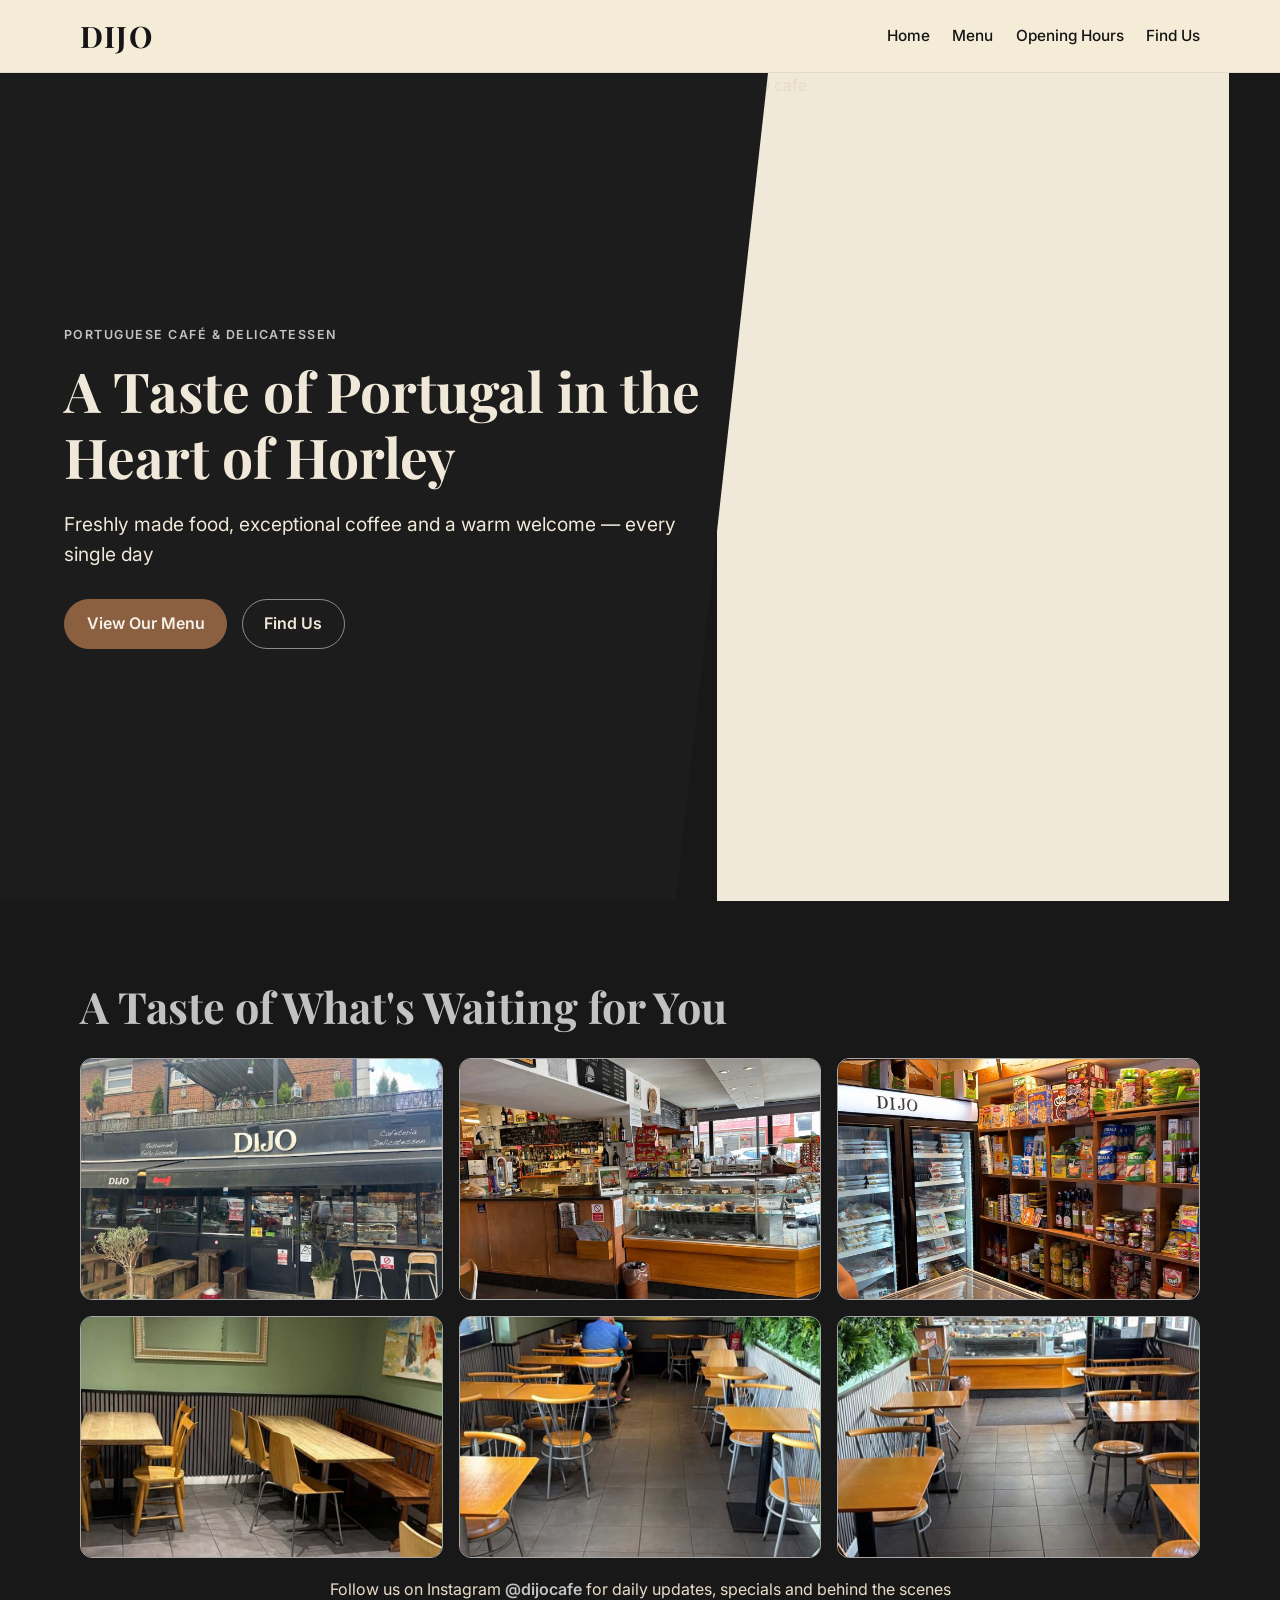
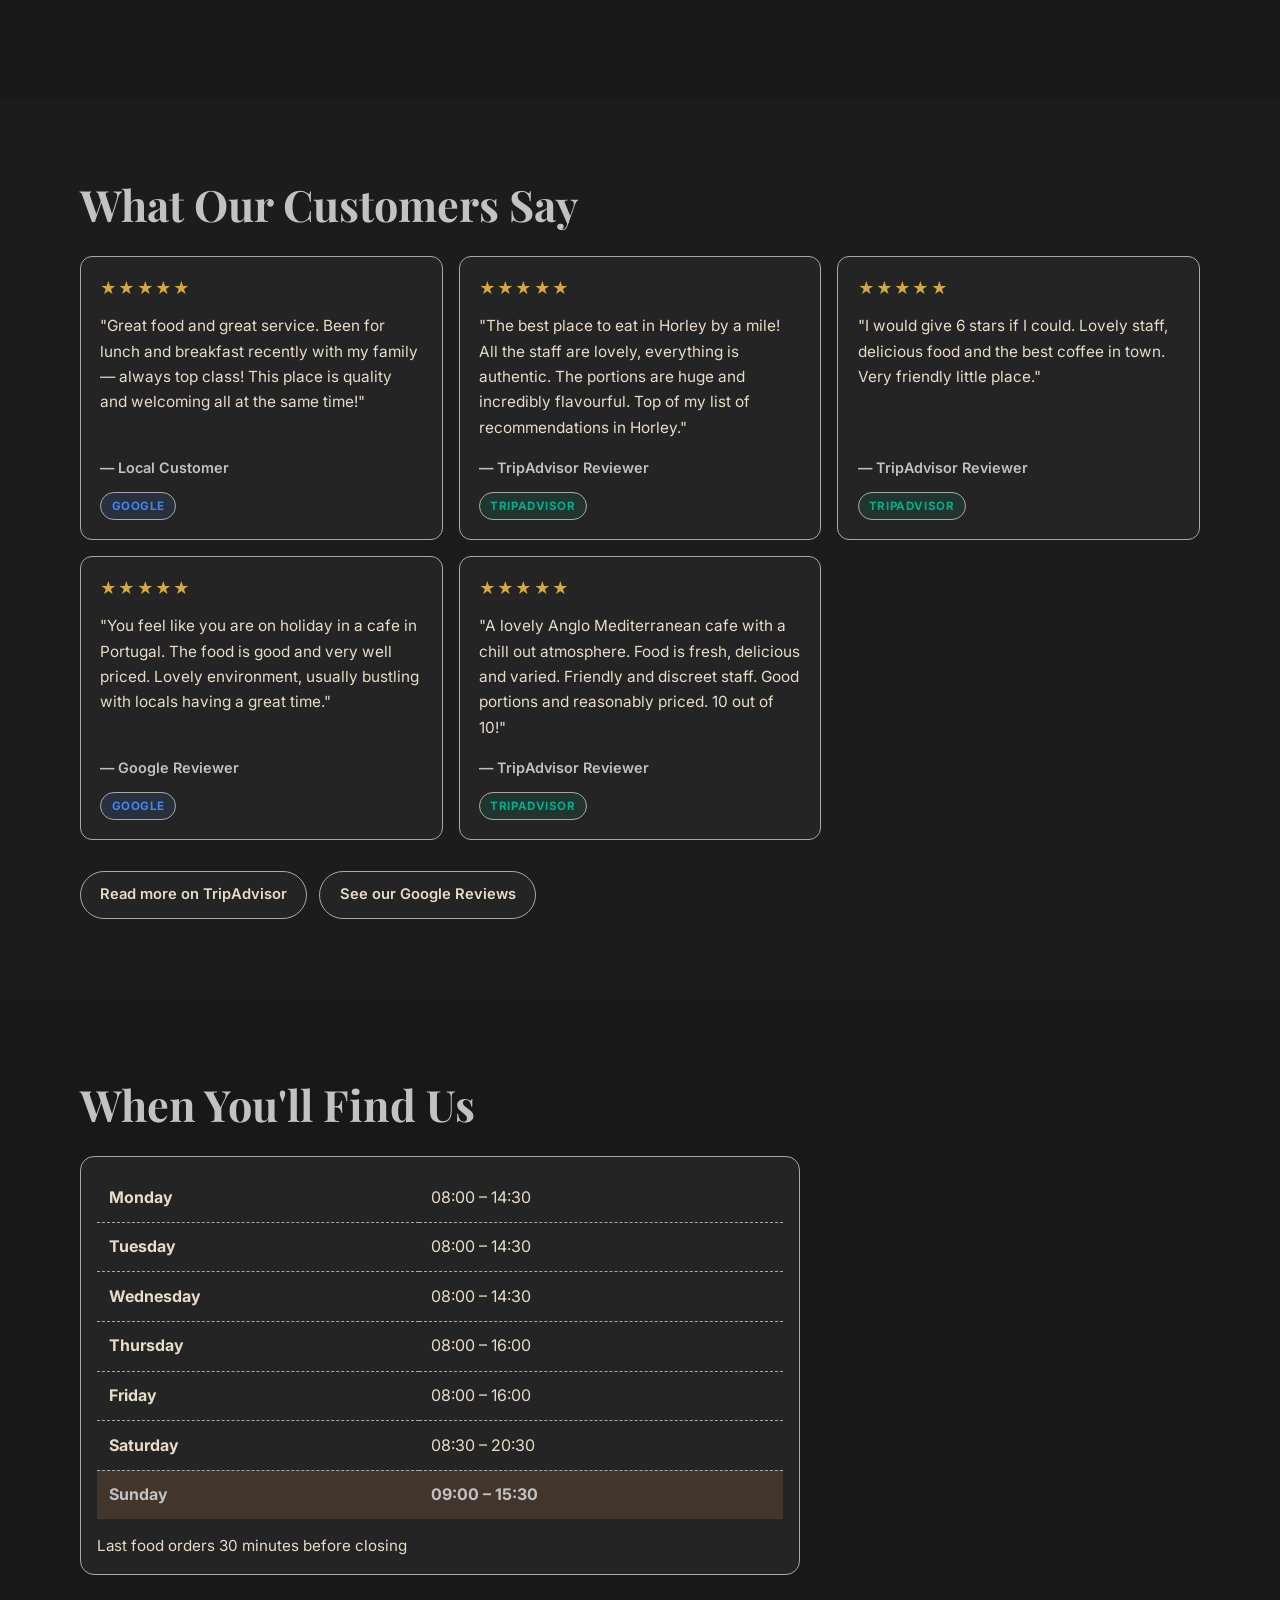
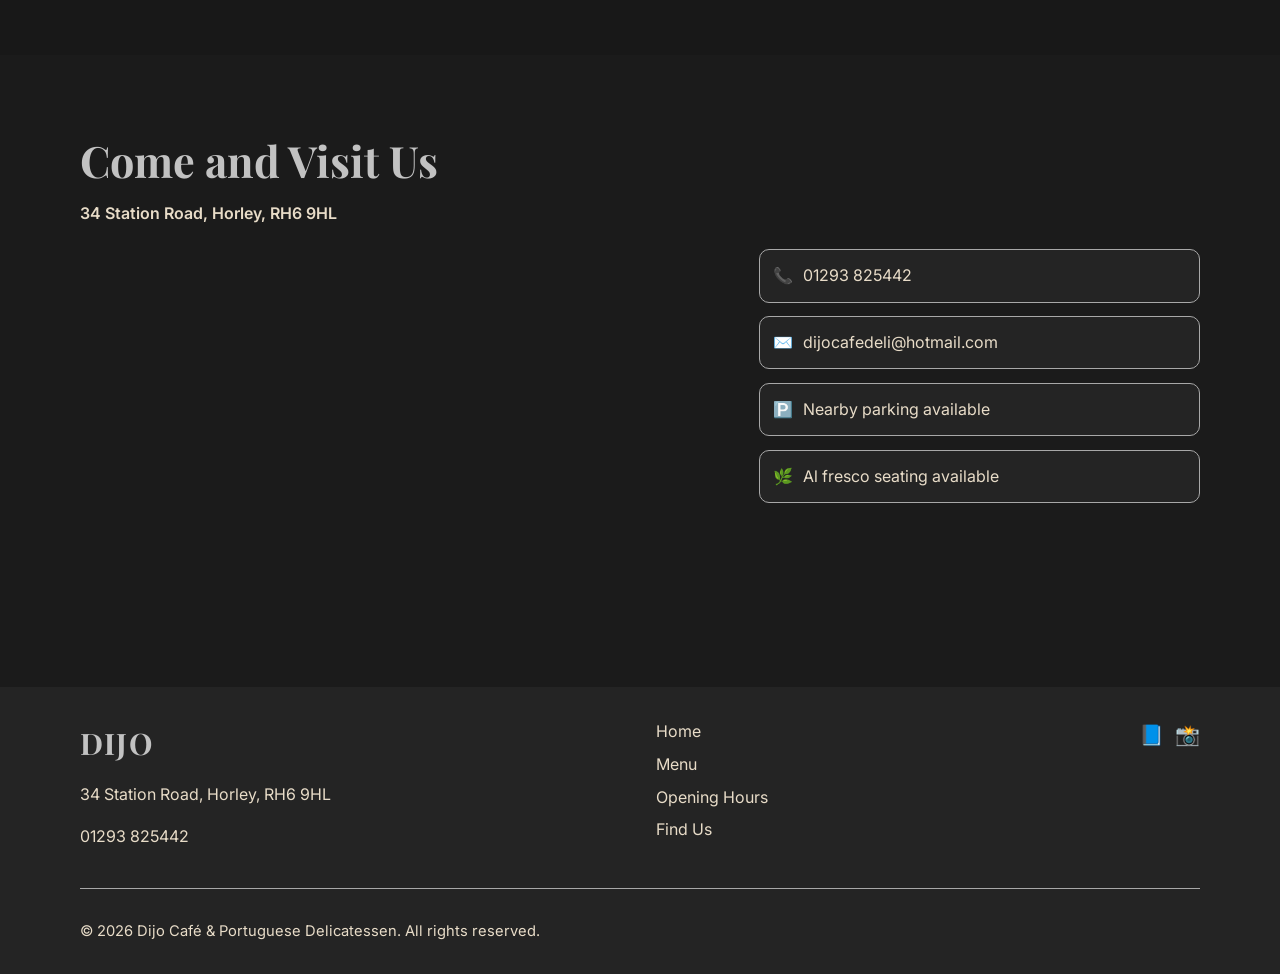
==== dijo/index.html @ 08711d87 "Add files via upload" ====
<!doctype html>
<html lang="en">
  <head>
    <meta charset="UTF-8" />
    <meta name="viewport" content="width=device-width, initial-scale=1.0" />
    <title>DIJO | Portuguese Cafe & Delicatessen</title>
    <meta
      name="description"
      content="DIJO is a warm, family-run Portuguese cafe and delicatessen in Horley, Surrey."
    />
    <link rel="icon" href="./favicon.svg" type="image/svg+xml" />
    <link rel="preconnect" href="https://fonts.googleapis.com" />
    <link rel="preconnect" href="https://fonts.gstatic.com" crossorigin />
    <link
      href="https://fonts.googleapis.com/css2?family=Inter:wght@400;500;600;700&family=Playfair+Display:wght@600;700&display=swap"
      rel="stylesheet"
    />
    <link rel="stylesheet" href="./styles.css" />
  </head>
  <body>
    <header class="site-header" id="home">
      <nav class="navbar container" aria-label="Main navigation">
        <a href="./index.html" class="logo">DIJO</a>
        <button class="nav-toggle" aria-expanded="false" aria-controls="nav-menu" aria-label="Toggle navigation">
          <span></span><span></span><span></span>
        </button>
        <ul class="nav-links" id="nav-menu">
          <li><a href="./index.html">Home</a></li>
          <li><a href="./menu/index.html">Menu</a></li>
          <li><a href="#hours">Opening Hours</a></li>
          <li><a href="#find-us">Find Us</a></li>
        </ul>
      </nav>
    </header>

    <main>
      <section class="hero fade-in-section">
        <div class="hero-split">
          <div class="hero-panel hero-panel--content">
            <div class="hero-content">
              <p class="kicker">Portuguese Café &amp; Delicatessen</p>
              <h1>A Taste of Portugal in the Heart of Horley</h1>
              <p class="hero-subheading">
                Freshly made food, exceptional coffee and a warm welcome — every single day
              </p>
              <div class="hero-actions">
                <a class="btn btn-primary" href="./menu/index.html">View Our Menu</a>
                <a class="btn btn-secondary" href="#find-us">Find Us</a>
              </div>
            </div>
          </div>
          <div class="hero-panel hero-panel--media">
            <img
              class="hero-image"
              src="https://media.discordapp.net/attachments/950072724171145277/1532782883956068544/content.png?ex=6a6e1acd&is=6a6cc94d&hm=99c13424d3c77611db63fe4e8be031a989f47298c347ed48b8c9f6a2793ed663"
              alt="DIJO cafe"
              fetchpriority="high"
              decoding="async"
            />
          </div>
        </div>
      </section>

      <section class="section gallery-section fade-in-section" id="gallery" aria-labelledby="gallery-title">
        <div class="container">
          <h2 id="gallery-title">A Taste of What's Waiting for You</h2>
          <div class="gallery-grid">
            <figure class="gallery-item">
              <img src="./images/img_1.jpg" alt="DIJO cafe photo 1" loading="lazy" />
            </figure>
            <figure class="gallery-item">
              <img src="./images/img_2.jpg" alt="DIJO cafe photo 2" loading="lazy" />
            </figure>
            <figure class="gallery-item">
              <img src="./images/img_3.jpg" alt="DIJO cafe photo 3" loading="lazy" />
            </figure>
            <figure class="gallery-item">
              <img src="./images/img_4.jpg" alt="DIJO cafe photo 4" loading="lazy" />
            </figure>
            <figure class="gallery-item">
              <img src="./images/img_5.jpg" alt="DIJO cafe photo 5" loading="lazy" />
            </figure>
            <figure class="gallery-item">
              <img src="./images/img_6.jpg" alt="DIJO cafe photo 6" loading="lazy" />
            </figure>
          </div>
          <p class="gallery-note">
            Follow us on Instagram
            <a href="https://instagram.com/dijocafe" target="_blank" rel="noopener noreferrer">@dijocafe</a>
            for daily updates, specials and behind the scenes
          </p>
        </div>
      </section>

      <section class="section reviews-section fade-in-section" id="reviews" aria-labelledby="reviews-title">
        <div class="container">
          <h2 id="reviews-title">What Our Customers Say</h2>
          <div class="reviews-track">
            <article class="review-card">
              <div class="review-stars" aria-label="5 out of 5 stars">★★★★★</div>
              <p class="review-text">
                "Great food and great service. Been for lunch and breakfast recently with my family — always top class!
                This place is quality and welcoming all at the same time!"
              </p>
              <p class="review-author">— Local Customer</p>
              <span class="review-badge review-badge--google">Google</span>
            </article>
            <article class="review-card">
              <div class="review-stars" aria-label="5 out of 5 stars">★★★★★</div>
              <p class="review-text">
                "The best place to eat in Horley by a mile! All the staff are lovely, everything is authentic. The
                portions are huge and incredibly flavourful. Top of my list of recommendations in Horley."
              </p>
              <p class="review-author">— TripAdvisor Reviewer</p>
              <span class="review-badge review-badge--tripadvisor">TripAdvisor</span>
            </article>
            <article class="review-card">
              <div class="review-stars" aria-label="5 out of 5 stars">★★★★★</div>
              <p class="review-text">
                "I would give 6 stars if I could. Lovely staff, delicious food and the best coffee in town. Very
                friendly little place."
              </p>
              <p class="review-author">— TripAdvisor Reviewer</p>
              <span class="review-badge review-badge--tripadvisor">TripAdvisor</span>
            </article>
            <article class="review-card">
              <div class="review-stars" aria-label="5 out of 5 stars">★★★★★</div>
              <p class="review-text">
                "You feel like you are on holiday in a cafe in Portugal. The food is good and very well priced. Lovely
                environment, usually bustling with locals having a great time."
              </p>
              <p class="review-author">— Google Reviewer</p>
              <span class="review-badge review-badge--google">Google</span>
            </article>
            <article class="review-card">
              <div class="review-stars" aria-label="5 out of 5 stars">★★★★★</div>
              <p class="review-text">
                "A lovely Anglo Mediterranean cafe with a chill out atmosphere. Food is fresh, delicious and varied.
                Friendly and discreet staff. Good portions and reasonably priced. 10 out of 10!"
              </p>
              <p class="review-author">— TripAdvisor Reviewer</p>
              <span class="review-badge review-badge--tripadvisor">TripAdvisor</span>
            </article>
          </div>
          <div class="review-actions">
            <a
              class="badge-btn"
              href="https://www.tripadvisor.co.uk/Restaurant_Review-g191265-d5817688"
              target="_blank"
              rel="noopener noreferrer"
            >
              Read more on TripAdvisor
            </a>
            <a class="badge-btn" href="https://www.google.com/search?sca_esv=b8c34c1ecacfd0ff&hl=en-GB&sxsrf=APpeQnuv968TMa9fQ2JFitHMsfcJLhEBaA:1785446720208&q=Dijo+Cafe+and+Deli+Horley&si=APenkKn5T4YN59srr511wD6k6Pufj9DEzRUvB1XJSwUeeT5afsVeEoiA1R4pIfNyWru4TzKDwyPY5zuPcOY6YyKGKy3Xg2xavyYTTbV7_ErOCogOI5ZMpvVCzf1e-L9IevB6UYSx517c&sa=X&ved=2ahUKEwjbv5esq_uVAxWeWkEAHdU1KhkQrrQLegQIIBAB&biw=852&bih=836&dpr=1.1" target="_blank"
              rel="noopener noreferrer">See our Google Reviews</a>
          </div>
        </div>
      </section>

      <section class="section hours-section fade-in-section" id="hours" aria-labelledby="hours-title">
        <div class="container">
          <h2 id="hours-title">When You'll Find Us</h2>
          <div class="hours-card">
            <table>
              <tbody>
                <tr data-day="1"><th>Monday</th><td>08:00 – 14:30</td></tr>
                <tr data-day="2"><th>Tuesday</th><td>08:00 – 14:30</td></tr>
                <tr data-day="3"><th>Wednesday</th><td>08:00 – 14:30</td></tr>
                <tr data-day="4"><th>Thursday</th><td>08:00 – 16:00</td></tr>
                <tr data-day="5"><th>Friday</th><td>08:00 – 16:00</td></tr>
                <tr data-day="6"><th>Saturday</th><td>08:30 – 20:30</td></tr>
                <tr data-day="0"><th>Sunday</th><td>09:00 – 15:30</td></tr>
              </tbody>
            </table>
            <p class="hours-note">Last food orders 30 minutes before closing</p>
          </div>
        </div>
      </section>

      <section class="section find-section fade-in-section" id="find-us" aria-labelledby="find-title">
        <div class="container">
          <h2 id="find-title">Come and Visit Us</h2>
          <p class="address">34 Station Road, Horley, RH6 9HL</p>
          <div class="find-grid">
            <div class="map-wrap">
              <iframe
                title="DIJO cafe location map"
                src="https://www.google.com/maps?q=34+Station+Road,+Horley,+RH6+9HL&output=embed"
                loading="lazy"
                referrerpolicy="no-referrer-when-downgrade"
              ></iframe>
            </div>
            <ul class="contact-points">
              <li><span class="point-icon" aria-hidden="true">📞</span> 01293 825442</li>
              <li><span class="point-icon" aria-hidden="true">✉️</span> dijocafedeli@hotmail.com</li>
              <li><span class="point-icon" aria-hidden="true">🅿️</span> Nearby parking available</li>
              <li><span class="point-icon" aria-hidden="true">🌿</span> Al fresco seating available</li>
            </ul>
          </div>
        </div>
      </section>
    </main>

    <footer class="site-footer">
      <div class="container footer-grid">
        <div class="footer-brand">
          <a href="./index.html" class="logo">DIJO</a>
          <p>34 Station Road, Horley, RH6 9HL</p>
          <p>01293 825442</p>
        </div>
        <ul class="footer-links">
          <li><a href="./index.html">Home</a></li>
          <li><a href="./menu/index.html">Menu</a></li>
          <li><a href="#hours">Opening Hours</a></li>
          <li><a href="#find-us">Find Us</a></li>
        </ul>
        <div class="footer-socials">
          <a href="https://facebook.com/dijocafe" target="_blank" rel="noopener noreferrer" aria-label="Facebook">📘</a>
          <a href="https://instagram.com/dijocafe" target="_blank" rel="noopener noreferrer" aria-label="Instagram">📸</a>
        </div>
      </div>
      <div class="footer-bottom container">
        <p>© 2026 Dijo Café &amp; Portuguese Delicatessen. All rights reserved.</p>
      </div>
    </footer>

    <script src="./script.js"></script>
  </body>
</html>
---- dijo/styles.css ----
:root {
  --primary: #8b6040;
  --secondary: #242424;
  --accent: #f5f0e8;
  --background: #181818;
  --text: #e8dcc8;
  --heading: #c2c2c2;
  --border: #a8a8a8;
  --card: #242424;
  --button-text: #f5f0e8;
  --max-width: 1120px;
}

*,
*::before,
*::after {
  box-sizing: border-box;
}

html {
  scroll-behavior: smooth;
}

body {
  margin: 0;
  font-family: "Inter", sans-serif;
  color: var(--text);
  background: var(--background);
  line-height: 1.6;
}

h1,
h2,
h3 {
  margin-top: 0;
  color: var(--heading);
  font-family: "Playfair Display", serif;
  line-height: 1.2;
}

a {
  color: inherit;
  text-decoration: none;
}

.container {
  width: min(100% - 2.5rem, var(--max-width));
  margin-inline: auto;
}

.site-header {
  position: sticky;
  top: 0;
  z-index: 40;
  background: #f5ecd7;
  border-bottom: 1px solid rgba(20, 20, 20, 0.08);
}

.navbar {
  min-height: 4.5rem;
  display: flex;
  align-items: center;
  justify-content: space-between;
  gap: 1rem;
}

.logo {
  font-family: "Playfair Display", serif;
  font-size: 1.85rem;
  font-weight: 700;
  letter-spacing: 0.04em;
  color: #141414;
}

.nav-links {
  display: flex;
  list-style: none;
  gap: 1.4rem;
  margin: 0;
  padding: 0;
}

.nav-links a {
  font-weight: 500;
  font-size: 0.96rem;
  color: #141414;
  transition: color 0.2s ease;
}

.nav-links a:hover,
.nav-links a:focus-visible {
  color: var(--primary);
}

.nav-toggle {
  display: none;
  border: 0;
  background: transparent;
  flex-direction: column;
  gap: 0.24rem;
  padding: 0.2rem;
  cursor: pointer;
}

.nav-toggle span {
  width: 1.45rem;
  height: 0.13rem;
  background: #141414;
}

.hero {
  position: relative;
  overflow: hidden;
  padding: 0;
}

.hero-split {
  display: flex;
  flex-direction: column;
  min-height: calc(100vh - 4.5rem);
  min-height: calc(100dvh - 4.5rem);
}

.hero-panel--media {
  order: -1;
  flex: 1 1 42%;
  min-height: 280px;
  background: #f0e8d8;
  overflow: hidden;
}

.hero-image {
  width: 100%;
  height: 100%;
  min-height: inherit;
  object-fit: cover;
  object-position: center;
  display: block;
  image-rendering: auto;
}

.hero-image-placeholder {
  display: flex;
  align-items: center;
  justify-content: center;
  width: 100%;
  height: 100%;
  min-height: inherit;
  background: #e8dcc8;
  color: #8b6040;
  font-weight: 600;
  font-size: clamp(0.95rem, 2vw, 1.1rem);
  text-align: center;
  padding: 2rem;
}

.hero-panel--content {
  flex: 1 1 58%;
  display: flex;
  align-items: center;
  background: #1c1c1c;
  position: relative;
  z-index: 2;
  padding: 3rem clamp(1.25rem, 4vw, 4rem);
}

.hero-content {
  position: relative;
  z-index: 1;
  color: #f0e8d8;
  max-width: 640px;
}

.kicker {
  margin: 0 0 0.8rem;
  text-transform: uppercase;
  letter-spacing: 0.12em;
  font-size: 0.78rem;
  font-weight: 600;
  color: #c2c2c2;
}

.hero h1 {
  color: #f0e8d8;
  font-size: clamp(2rem, 4.3vw, 3.7rem);
  margin-bottom: 1rem;
}

.hero-subheading {
  color: #f0e8d8;
  font-size: clamp(1rem, 2vw, 1.2rem);
  max-width: 62ch;
  margin-bottom: 1.8rem;
}

.hero-actions {
  display: flex;
  gap: 0.9rem;
  flex-wrap: wrap;
}

.hero-panel--content .btn-secondary {
  color: #f0e8d8;
  border-color: rgba(240, 232, 216, 0.55);
}

@media (min-width: 900px) {
  .hero-split {
    flex-direction: row;
    align-items: stretch;
  }

  .hero-panel--media {
    order: 2;
    flex: 0 0 40%;
    min-height: auto;
  }

  .hero-panel--content {
    flex: 0 0 60%;
    clip-path: polygon(0 0, 100% 0, 88% 100%, 0 100%);
    padding: 4.5rem clamp(2rem, 5vw, 5rem);
    margin-right: -4%;
  }
}

.btn {
  display: inline-flex;
  align-items: center;
  justify-content: center;
  border-radius: 999px;
  font-weight: 600;
  padding: 0.72rem 1.35rem;
  border: 1px solid transparent;
  transition: transform 0.2s ease, box-shadow 0.2s ease, background-color 0.2s ease;
}

.btn:hover,
.btn:focus-visible {
  transform: translateY(-2px);
}

.btn-primary {
  background: var(--primary);
  color: var(--button-text);
  border-color: var(--primary);
}

.btn-secondary {
  background: transparent;
  color: var(--button-text);
  border-color: var(--border);
}

.section {
  padding: 5rem 0;
}

.section h2 {
  font-size: clamp(1.7rem, 3.5vw, 2.7rem);
  margin-bottom: 1.6rem;
}

.highlights {
  background: linear-gradient(180deg, #202020, var(--background));
}

.features-grid {
  display: grid;
  grid-template-columns: repeat(4, minmax(0, 1fr));
  gap: 1.2rem;
}

.feature-card {
  background: var(--card);
  border: 1px solid var(--border);
  border-radius: 14px;
  padding: 1.2rem;
  box-shadow: 0 8px 24px rgba(0, 0, 0, 0.05);
}

.feature-icon {
  font-size: 1.3rem;
}

.feature-card h3 {
  margin: 0.6rem 0 0.5rem;
  font-size: 1.18rem;
}

.menu-section {
  background: #1d1d1d;
  padding-top: 6rem;
}

.menu-grid {
  display: grid;
  grid-template-columns: repeat(2, minmax(0, 1fr));
  gap: 1rem;
}

.menu-scan-grid {
  display: grid;
  grid-template-columns: repeat(2, minmax(0, 1fr));
  gap: 1.2rem;
}

.menu-scan {
  margin: 0;
  border-radius: 12px;
  overflow: hidden;
  border: 1px solid var(--border);
  background: var(--card);
}

.menu-scan img {
  width: 100%;
  height: auto;
  display: block;
}

.menu-scan-placeholder {
  display: flex;
  align-items: center;
  justify-content: center;
  min-height: 420px;
  padding: 2rem;
  text-align: center;
  background: #e8dcc8;
  color: #8b6040;
  font-weight: 600;
  font-size: clamp(0.95rem, 2vw, 1.1rem);
}

.menu-card {
  background: var(--card);
  border-radius: 12px;
  border-left: 5px solid var(--primary);
  padding: 1rem 1rem 1rem 1.2rem;
  box-shadow: 0 6px 22px rgba(0, 0, 0, 0.04);
}

.menu-card h3 {
  margin-bottom: 0.35rem;
}

.menu-items {
  list-style: none;
  margin: 0;
  padding: 0;
}

.menu-item {
  display: grid;
  grid-template-columns: 2.2rem 1fr auto;
  gap: 0.35rem 0.75rem;
  padding: 0.5rem 0;
  border-bottom: 1px dashed rgba(168, 168, 168, 0.35);
  align-items: start;
}

.menu-item:last-child {
  border-bottom: 0;
}

.menu-item--no-num {
  grid-template-columns: 1fr auto;
}

.menu-num {
  font-weight: 600;
  color: var(--heading);
}

.menu-name {
  min-width: 0;
}

.menu-price {
  font-weight: 600;
  color: var(--heading);
  white-space: nowrap;
  text-align: right;
}

.veg-label {
  display: inline-block;
  font-size: 0.62rem;
  font-weight: 700;
  color: #1f4d1f;
  background: #b8ddb8;
  border-radius: 3px;
  padding: 0.1rem 0.32rem;
  margin-left: 0.25rem;
  vertical-align: middle;
  line-height: 1.3;
}

.menu-extra {
  margin: 0.7rem 0 0;
  font-size: 0.9rem;
  font-style: italic;
  color: var(--text);
}

.menu-subtitle {
  margin-top: 0;
  margin-bottom: 0.6rem;
  font-size: 0.92rem;
  color: var(--text);
}

.menu-note {
  margin-top: 1.1rem;
  font-style: italic;
  color: var(--text);
}

.gallery-section {
  background: #181818;
}

.gallery-section h2 {
  color: #c2c2c2;
}

.gallery-grid {
  display: grid;
  grid-template-columns: repeat(3, minmax(0, 1fr));
  gap: 1rem;
}

.gallery-item {
  margin: 0;
  overflow: hidden;
  border-radius: 12px;
  border: 1px solid var(--border);
  aspect-ratio: 3 / 2;
}

.gallery-item img {
  width: 100%;
  height: 100%;
  object-fit: cover;
  display: block;
  transition: transform 0.45s ease;
}

.gallery-item:hover img,
.gallery-item:focus-within img {
  transform: scale(1.08);
}

.gallery-note {
  margin-top: 1.2rem;
  text-align: center;
  color: var(--text);
}

.gallery-note a {
  color: var(--heading);
  font-weight: 600;
}

.reviews-section {
  background: #1c1c1c;
}

.reviews-track {
  display: flex;
  gap: 1rem;
  overflow-x: auto;
  scroll-snap-type: x mandatory;
  padding-bottom: 0.5rem;
  scrollbar-width: thin;
  scrollbar-color: var(--border) transparent;
}

.review-card {
  flex: 0 0 min(85vw, 320px);
  scroll-snap-align: start;
  background: #242424;
  border: 1px solid var(--border);
  border-radius: 12px;
  padding: 1.2rem;
  color: var(--text);
  display: flex;
  flex-direction: column;
}

.review-stars {
  color: #d4a843;
  letter-spacing: 0.08em;
  font-size: 1rem;
  margin-bottom: 0.7rem;
}

.review-text {
  margin: 0 0 1rem;
  flex: 1;
  font-size: 0.96rem;
  line-height: 1.65;
}

.review-author {
  margin: 0 0 0.8rem;
  font-weight: 600;
  color: var(--heading);
  font-size: 0.9rem;
}

.review-badge {
  align-self: flex-start;
  font-size: 0.72rem;
  font-weight: 700;
  text-transform: uppercase;
  letter-spacing: 0.05em;
  border-radius: 999px;
  padding: 0.25rem 0.65rem;
  border: 1px solid var(--border);
}

.review-badge--google {
  color: #4285f4;
  background: rgba(66, 133, 244, 0.12);
}

.review-badge--tripadvisor {
  color: #00af87;
  background: rgba(0, 175, 135, 0.12);
}

.review-actions {
  display: flex;
  flex-wrap: wrap;
  gap: 0.75rem;
  margin-top: 1.4rem;
}

.badge-btn {
  display: inline-flex;
  align-items: center;
  justify-content: center;
  padding: 0.7rem 1.2rem;
  border-radius: 999px;
  border: 1px solid var(--border);
  background: #242424;
  color: var(--text);
  font-weight: 600;
  font-size: 0.92rem;
  transition: background-color 0.2s ease, color 0.2s ease, border-color 0.2s ease;
}

.badge-btn:hover,
.badge-btn:focus-visible {
  background: var(--primary);
  border-color: var(--primary);
  color: var(--button-text);
}

.decorative-divider {
  width: 120px;
  height: 10px;
  margin: 0.5rem 0 1.3rem;
  border-radius: 99px;
  background:
    repeating-linear-gradient(
      45deg,
      var(--primary) 0,
      var(--primary) 8px,
      var(--border) 8px,
      var(--border) 16px
    );
}

.hours-card {
  max-width: 720px;
  background: var(--card);
  border: 1px solid var(--border);
  border-radius: 14px;
  padding: 1rem;
}

.hours-card table {
  width: 100%;
  border-collapse: collapse;
}

.hours-card tr {
  border-bottom: 1px dashed var(--border);
}

.hours-card tr:last-child {
  border-bottom: 0;
}

.hours-card th,
.hours-card td {
  padding: 0.72rem;
  text-align: left;
}

.hours-card tr.today {
  background: rgba(139, 96, 64, 0.28);
}

.hours-card tr.today th,
.hours-card tr.today td {
  font-weight: 700;
  color: var(--heading);
}

.hours-note {
  margin: 0.9rem 0 0;
  font-size: 0.95rem;
}

.find-section {
  background: #1b1b1b;
}

.address {
  margin-top: -0.7rem;
  margin-bottom: 1.4rem;
  font-weight: 600;
}

.find-grid {
  display: grid;
  grid-template-columns: 1.5fr 1fr;
  gap: 1.1rem;
}

.map-wrap iframe {
  width: 100%;
  min-height: 350px;
  border: 0;
  border-radius: 12px;
}

.contact-points {
  list-style: none;
  margin: 0;
  padding: 0;
  display: grid;
  gap: 0.85rem;
  align-content: start;
}

.contact-points li {
  background: var(--card);
  border-radius: 10px;
  border: 1px solid var(--border);
  padding: 0.8rem;
}

.point-icon {
  margin-right: 0.4rem;
}

.contact-form {
  max-width: 680px;
  display: grid;
  gap: 0.65rem;
}

.contact-form label {
  font-weight: 600;
  color: var(--heading);
}

.contact-form input,
.contact-form textarea {
  width: 100%;
  border: 1px solid var(--border);
  border-radius: 8px;
  padding: 0.72rem;
  font: inherit;
  color: var(--text);
  background: var(--card);
}

.contact-form input:focus,
.contact-form textarea:focus {
  outline: 2px solid rgba(139, 96, 64, 0.45);
  border-color: var(--primary);
}

.social-note {
  margin-top: 1rem;
}

.social-note a {
  color: var(--primary);
  font-weight: 600;
}

.site-footer {
  background: var(--secondary);
  color: var(--text);
  padding-top: 2rem;
}

.site-footer .logo {
  color: var(--heading);
}

.footer-grid {
  display: grid;
  grid-template-columns: 1.2fr 1fr auto;
  gap: 1.1rem;
  align-items: start;
}

.footer-links {
  list-style: none;
  margin: 0;
  padding: 0;
  display: grid;
  gap: 0.45rem;
}

.footer-links a:hover,
.footer-links a:focus-visible {
  color: var(--heading);
}

.footer-socials {
  display: flex;
  gap: 0.7rem;
  font-size: 1.25rem;
}

.footer-bottom {
  border-top: 1px solid var(--border);
  margin-top: 1.4rem;
  padding: 1rem 0;
  font-size: 0.92rem;
}

.fade-in-section {
  opacity: 0;
  transform: translateY(18px);
  transition: opacity 0.7s ease, transform 0.7s ease;
}

.fade-in-section.is-visible {
  opacity: 1;
  transform: translateY(0);
}

@media (max-width: 980px) {
  .features-grid {
    grid-template-columns: repeat(2, minmax(0, 1fr));
  }

  .gallery-grid {
    grid-template-columns: repeat(2, minmax(0, 1fr));
  }

  .menu-grid,
  .menu-scan-grid {
    grid-template-columns: 1fr;
  }

  .find-grid {
    grid-template-columns: 1fr;
  }

  .footer-grid {
    grid-template-columns: 1fr 1fr;
  }

  .footer-socials {
    grid-column: span 2;
  }
}

@media (min-width: 981px) {
  .reviews-track {
    display: grid;
    grid-template-columns: repeat(3, minmax(0, 1fr));
    overflow-x: visible;
    scroll-snap-type: none;
  }

  .review-card {
    flex: initial;
  }
}

@media (max-width: 760px) {
  .navbar {
    position: relative;
  }

  .nav-toggle {
    display: flex;
  }

  .nav-links {
    position: absolute;
    right: 0;
    top: calc(100% + 0.5rem);
    background: #f5ecd7;
    border: 1px solid rgba(20, 20, 20, 0.12);
    border-radius: 10px;
    width: min(240px, 90vw);
    padding: 0.9rem;
    display: none;
    flex-direction: column;
    gap: 0.7rem;
    box-shadow: 0 12px 30px rgba(0, 0, 0, 0.1);
  }

  .nav-links.open {
    display: flex;
  }

  .section {
    padding: 4rem 0;
  }

  .features-grid {
    grid-template-columns: 1fr;
  }

  .gallery-grid {
    grid-template-columns: 1fr;
  }

  .footer-grid {
    grid-template-columns: 1fr;
  }

  .footer-socials {
    grid-column: auto;
  }
}
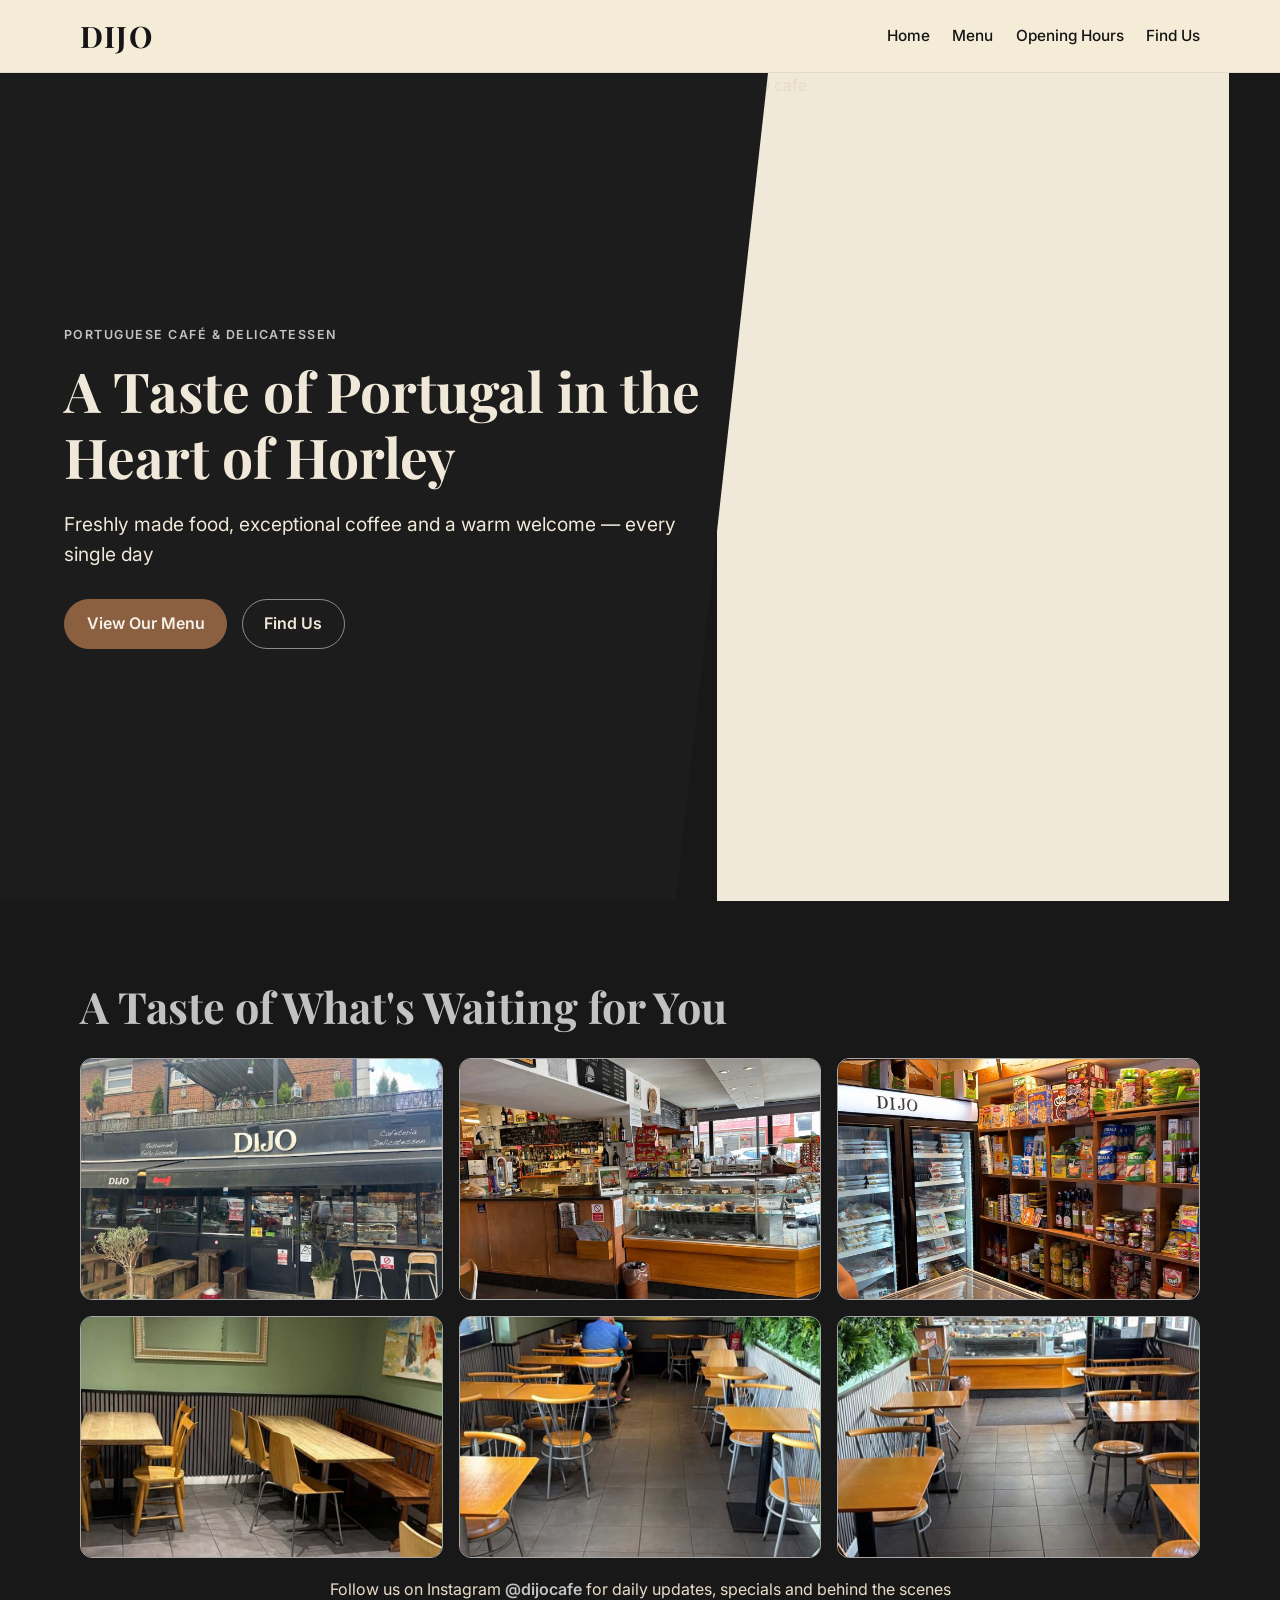
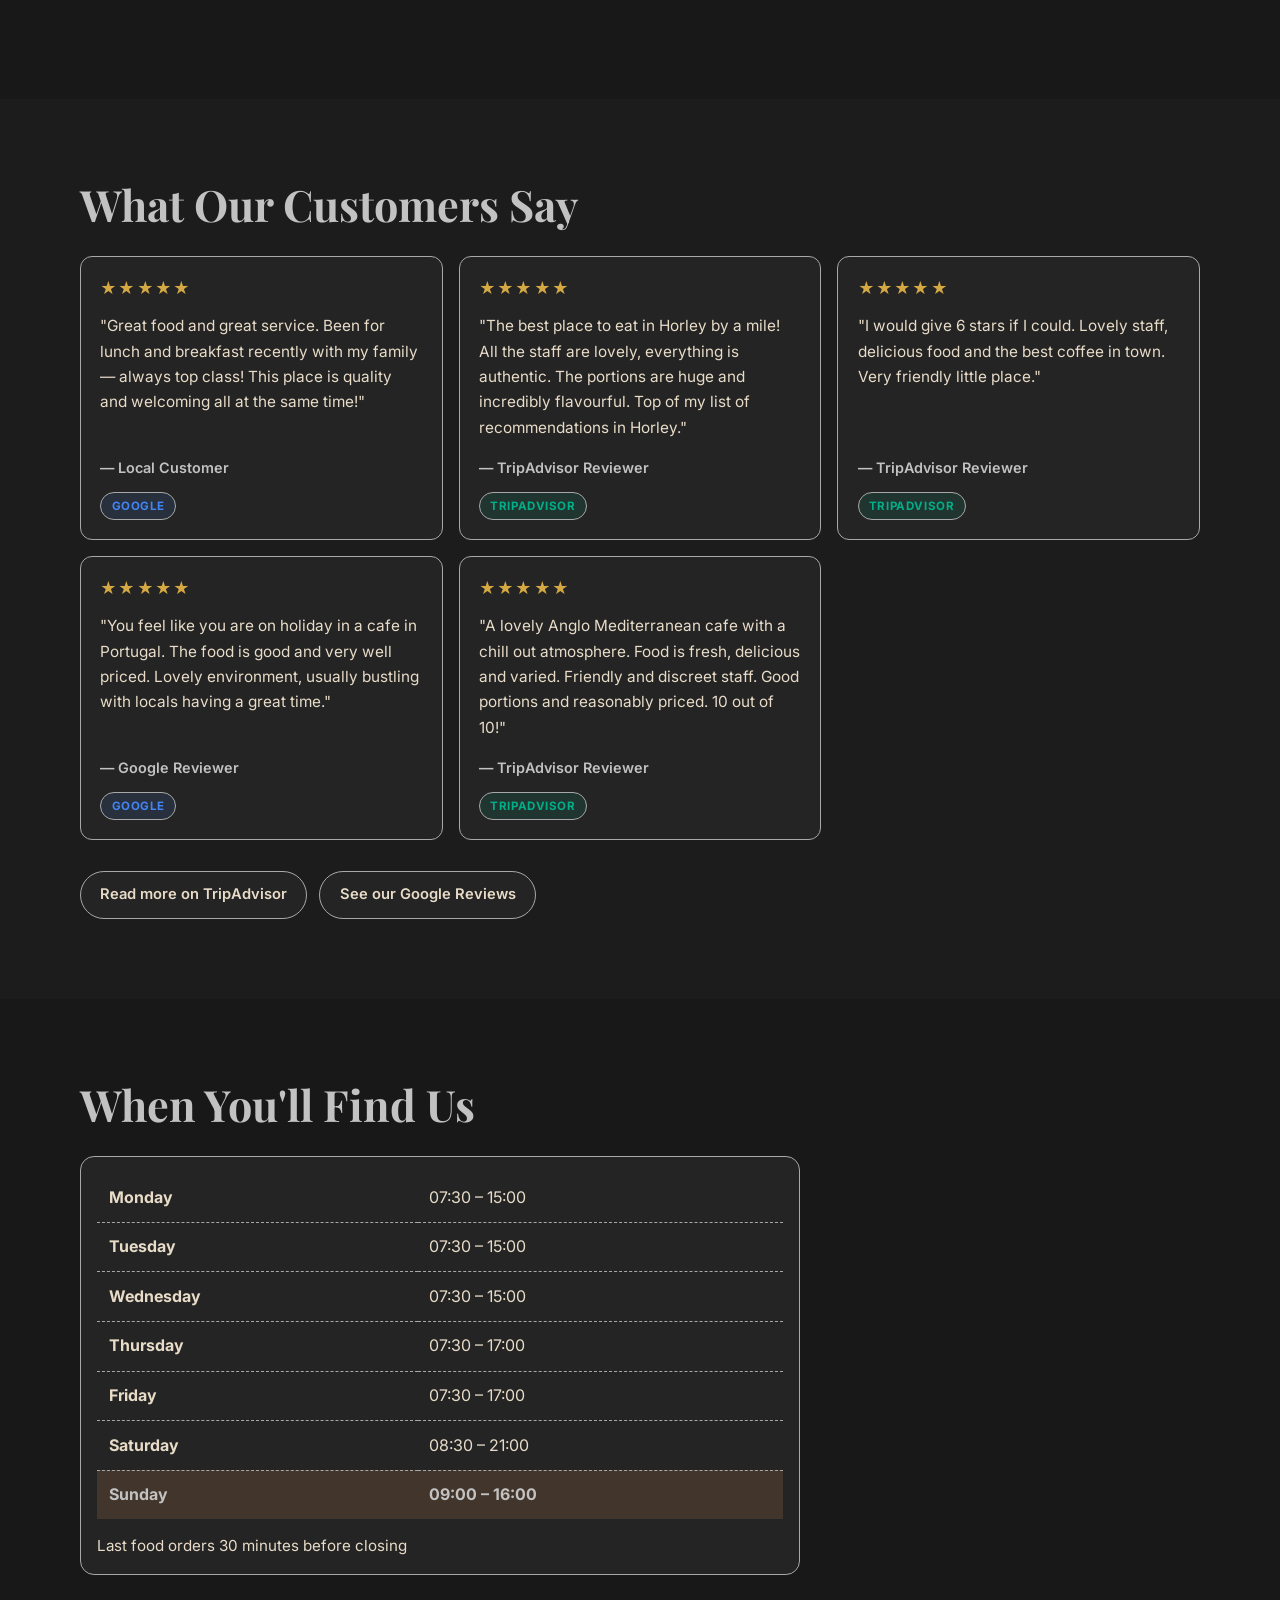
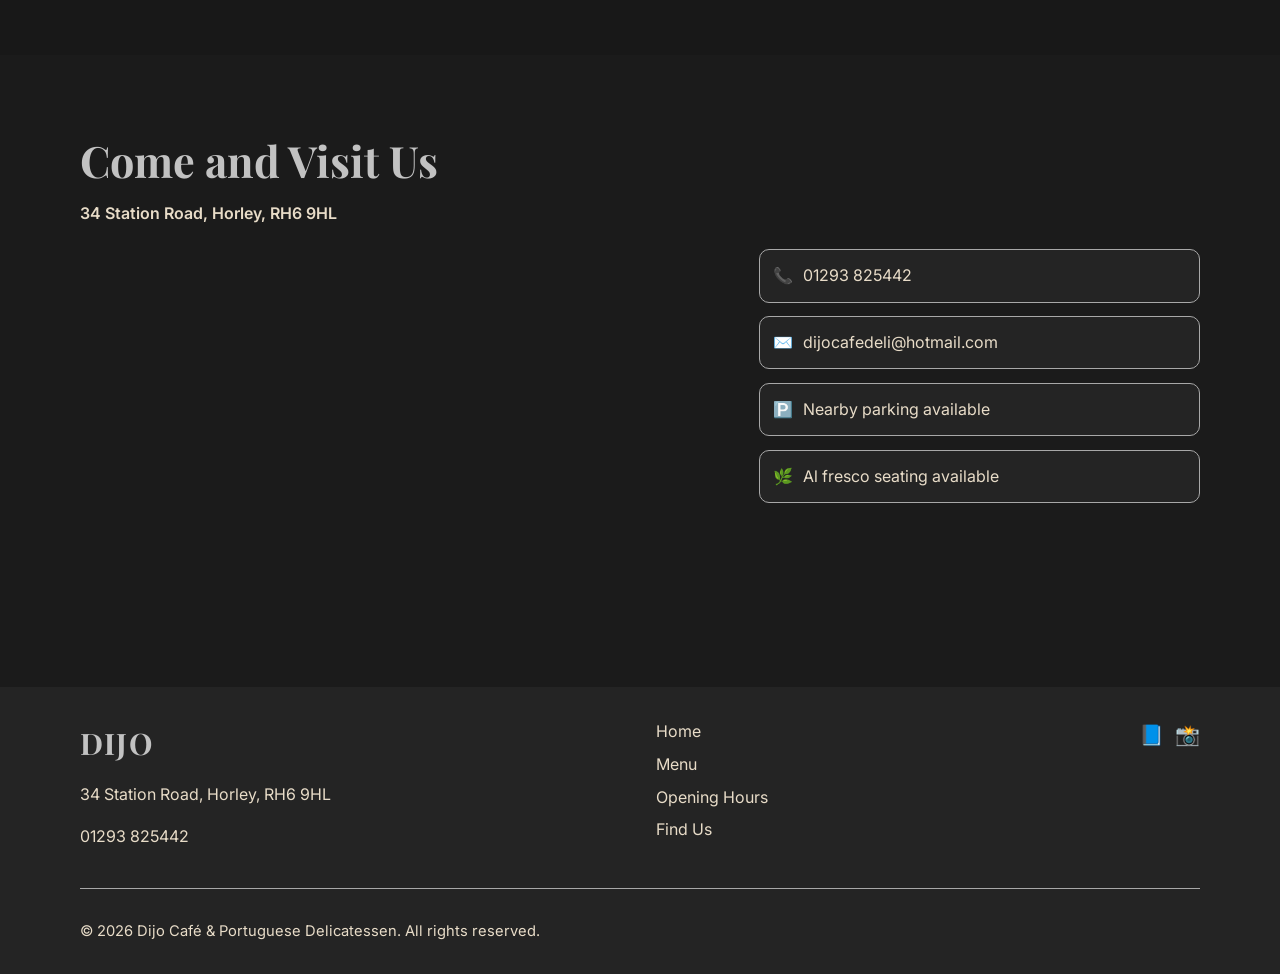
==== commit b72f6ccb: "Fix HTML encoding issues in index.html" ====
--- a/dijo/index.html
+++ b/dijo/index.html
@@ -163,13 +163,13 @@
           <div class="hours-card">
             <table>
               <tbody>
-                <tr data-day="1"><th>Monday</th><td>08:00 – 14:30</td></tr>
-                <tr data-day="2"><th>Tuesday</th><td>08:00 – 14:30</td></tr>
-                <tr data-day="3"><th>Wednesday</th><td>08:00 – 14:30</td></tr>
-                <tr data-day="4"><th>Thursday</th><td>08:00 – 16:00</td></tr>
-                <tr data-day="5"><th>Friday</th><td>08:00 – 16:00</td></tr>
-                <tr data-day="6"><th>Saturday</th><td>08:30 – 20:30</td></tr>
-                <tr data-day="0"><th>Sunday</th><td>09:00 – 15:30</td></tr>
+                <tr data-day="1"><th>Monday</th><td>07:30 – 15:00</td></tr>
+                <tr data-day="2"><th>Tuesday</th><td>07:30 – 15:00</td></tr>
+                <tr data-day="3"><th>Wednesday</th><td>07:30 – 15:00</td></tr>
+                <tr data-day="4"><th>Thursday</th><td>07:30 – 17:00</td></tr>
+                <tr data-day="5"><th>Friday</th><td>07:30 – 17:00</td></tr>
+                <tr data-day="6"><th>Saturday</th><td>08:30 – 21:00</td></tr>
+                <tr data-day="0"><th>Sunday</th><td>09:00 – 16:00</td></tr>
               </tbody>
             </table>
             <p class="hours-note">Last food orders 30 minutes before closing</p>
@@ -226,4 +226,4 @@
 
     <script src="./script.js"></script>
   </body>
-</html>+</html>
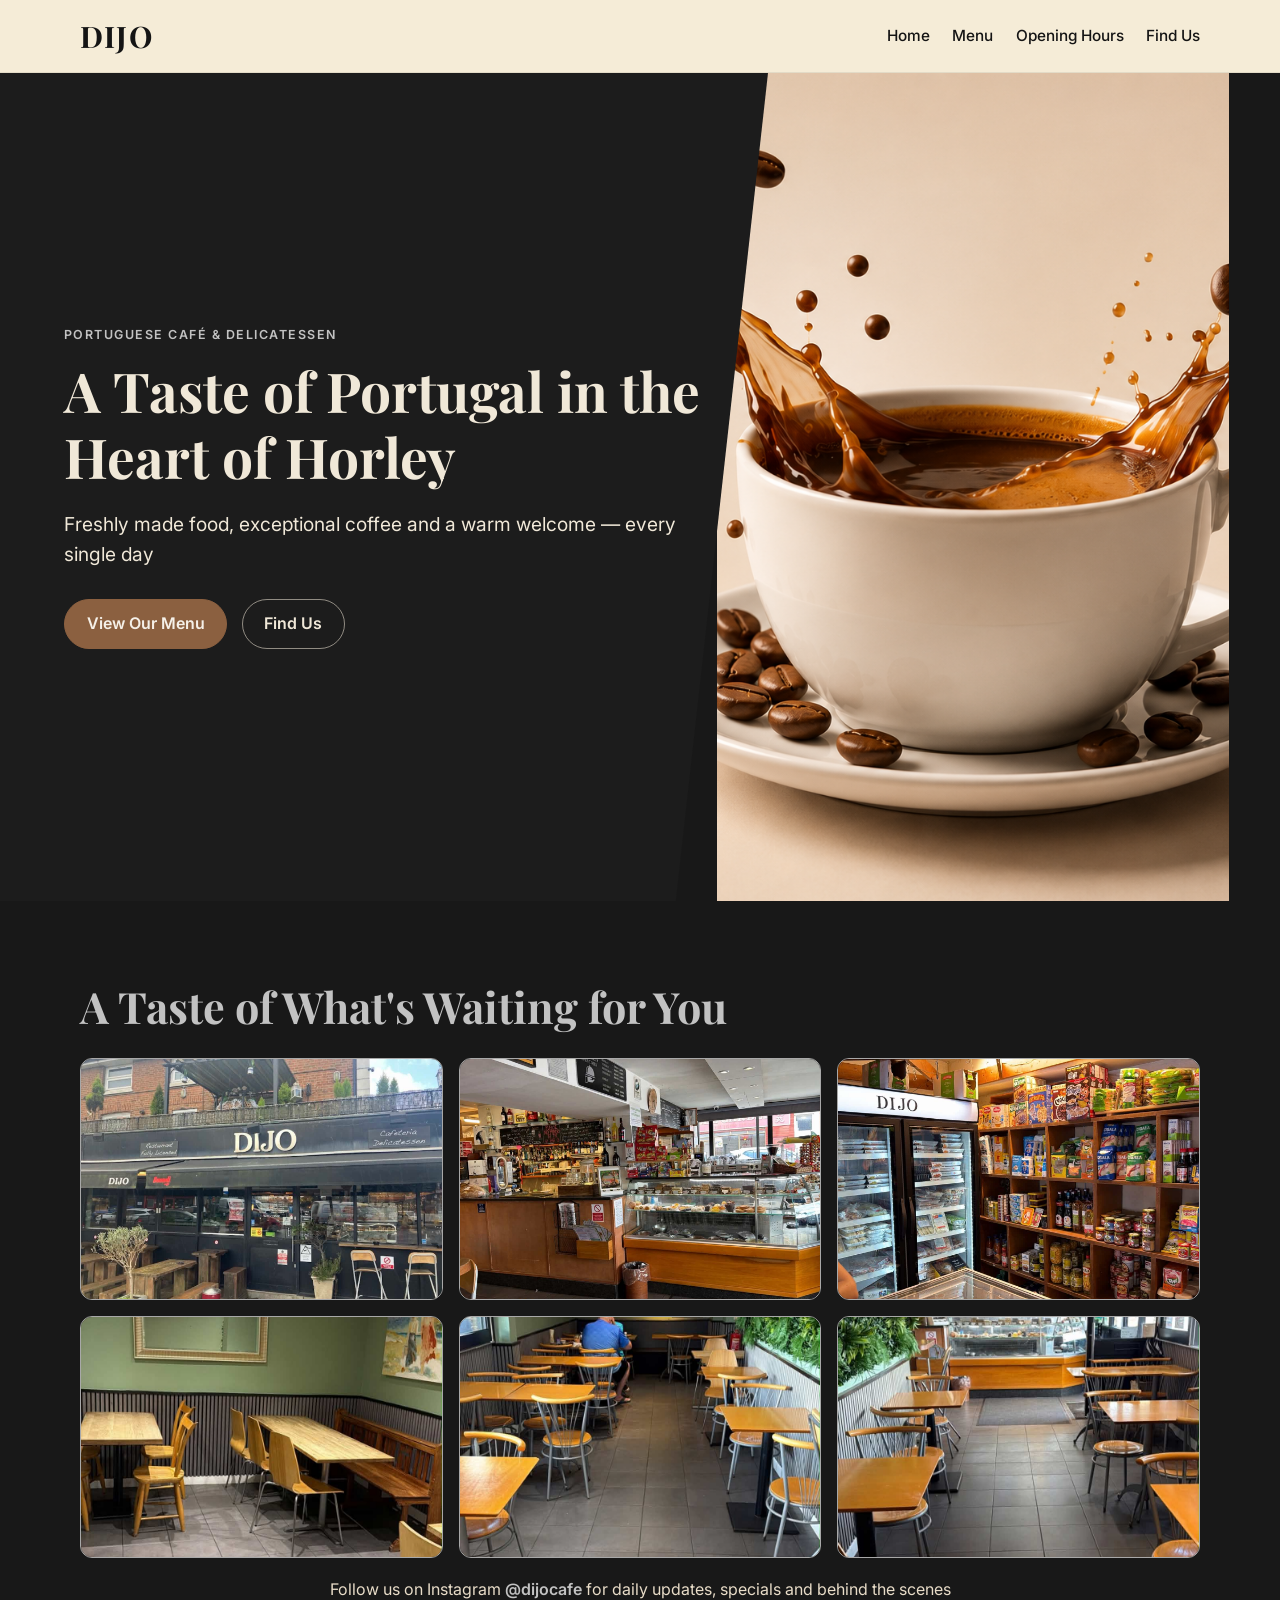
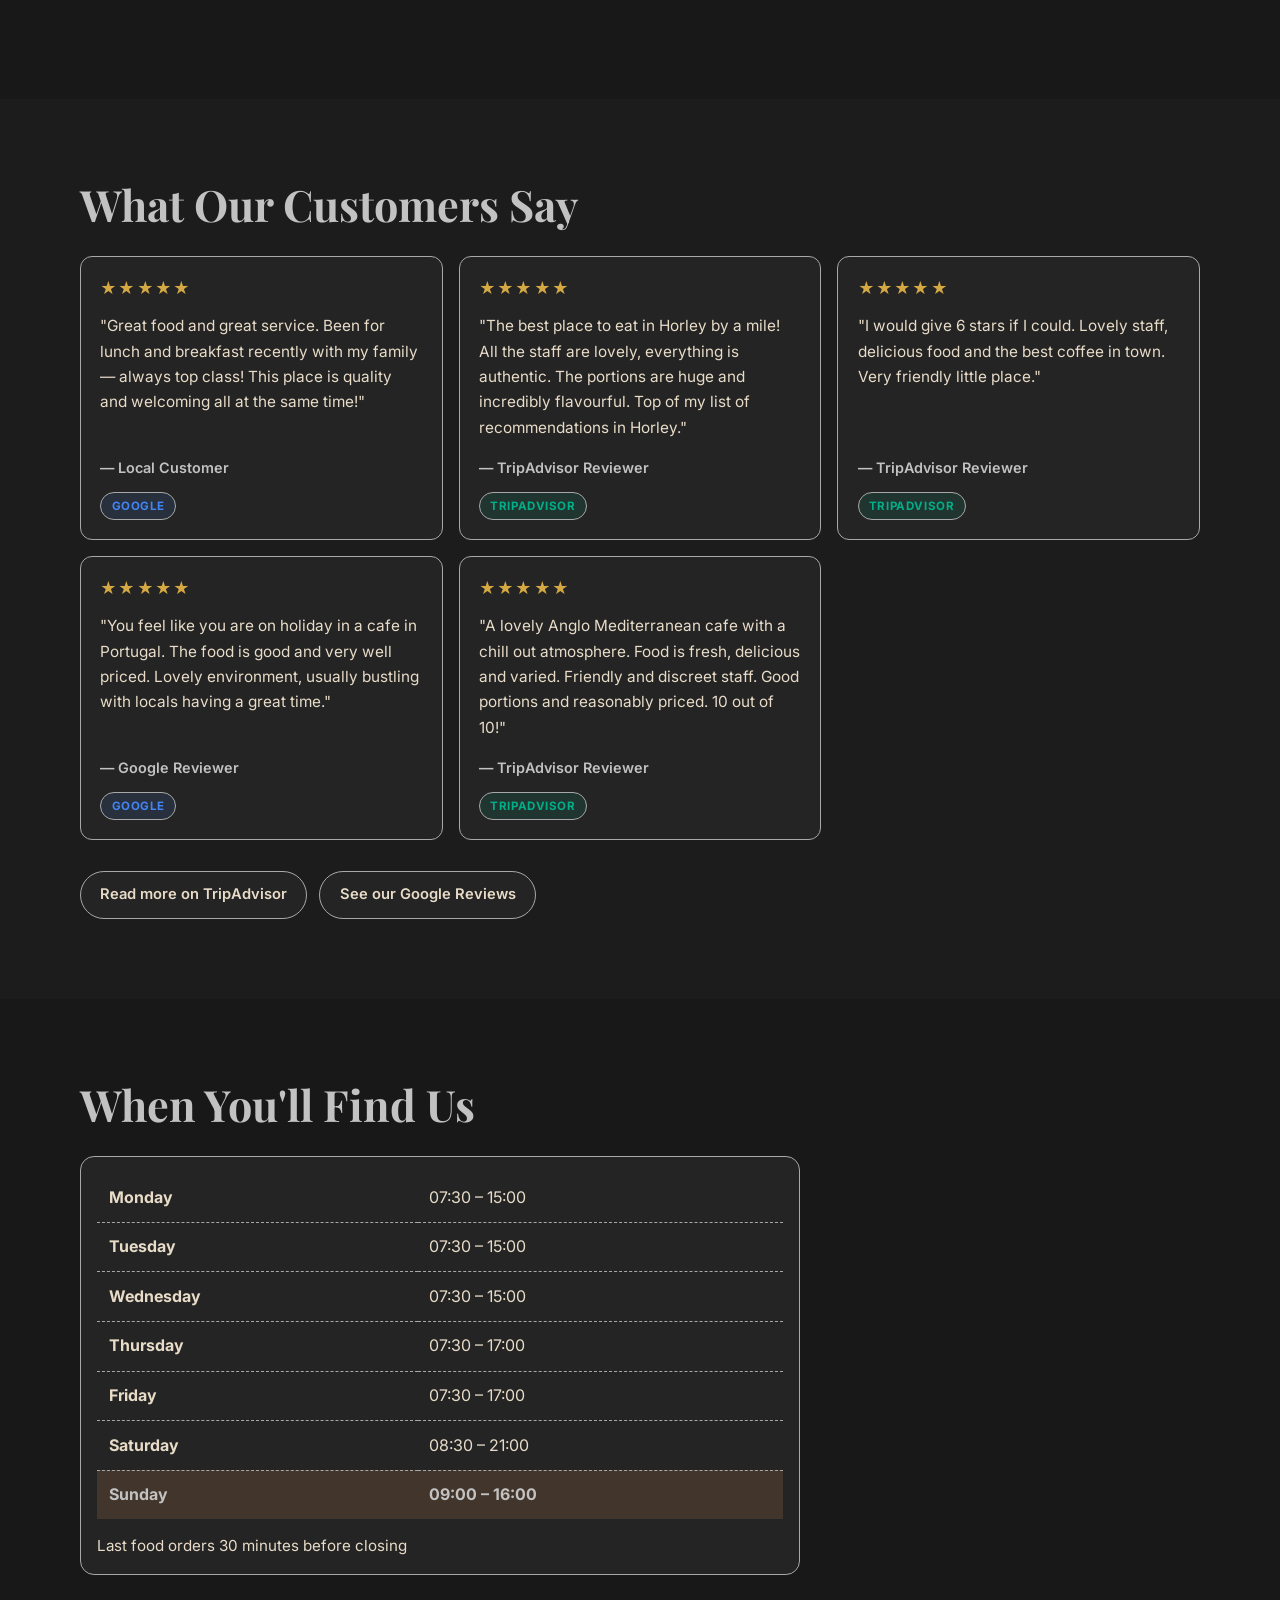
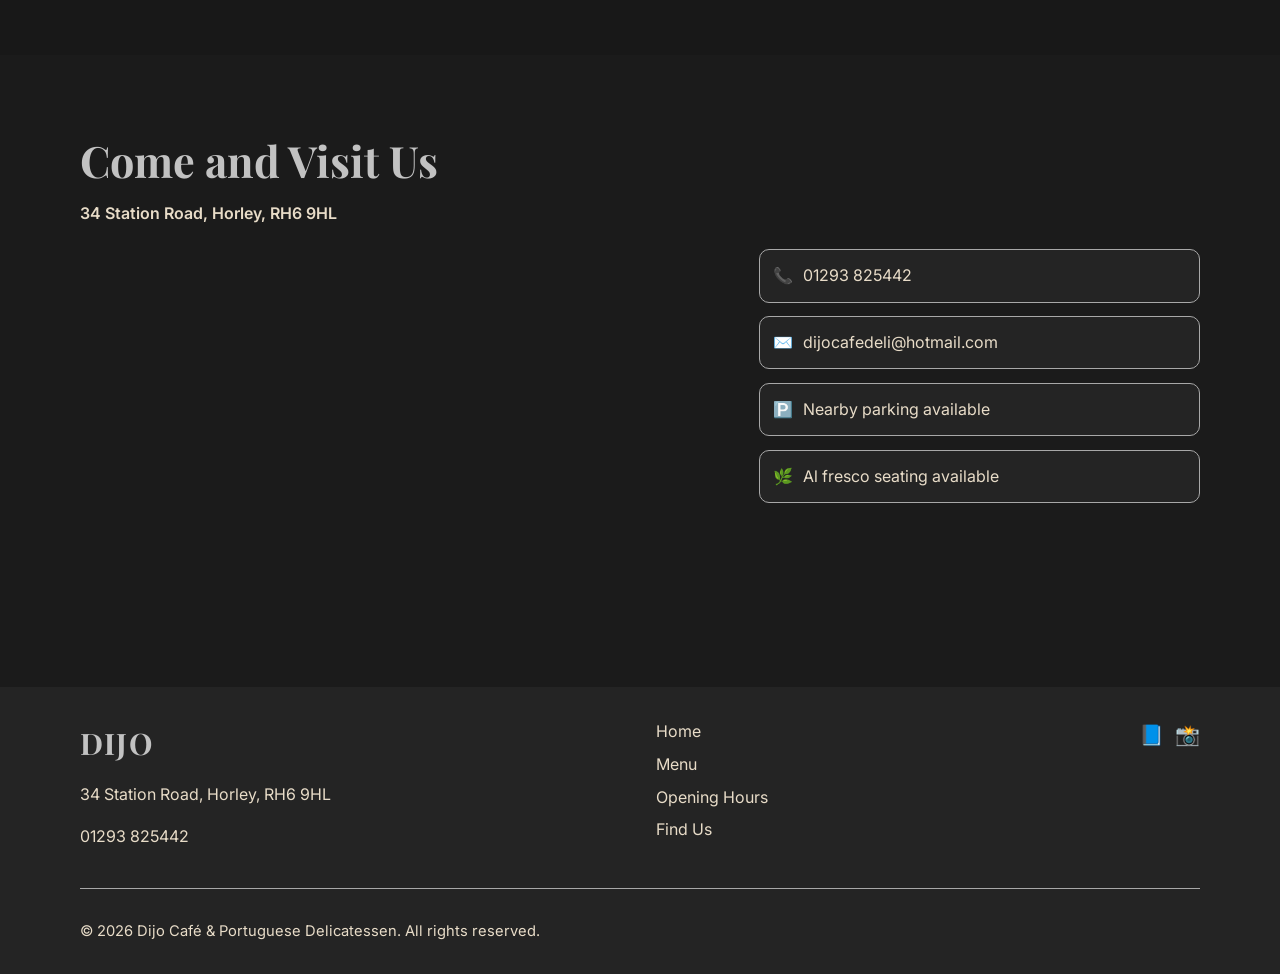
==== commit 8a224614: "Update index.html structure and content The HTML structure of the index page has been updated, inclu" ====
--- a/dijo/index.html
+++ b/dijo/index.html
@@ -52,7 +52,7 @@
           <div class="hero-panel hero-panel--media">
             <img
               class="hero-image"
-              src="https://media.discordapp.net/attachments/950072724171145277/1532782883956068544/content.png?ex=6a6e1acd&is=6a6cc94d&hm=99c13424d3c77611db63fe4e8be031a989f47298c347ed48b8c9f6a2793ed663"
+              src="./images/coffe.png" alt="DIJO Coffee photo" loading="lazy"
               alt="DIJO cafe"
               fetchpriority="high"
               decoding="async"
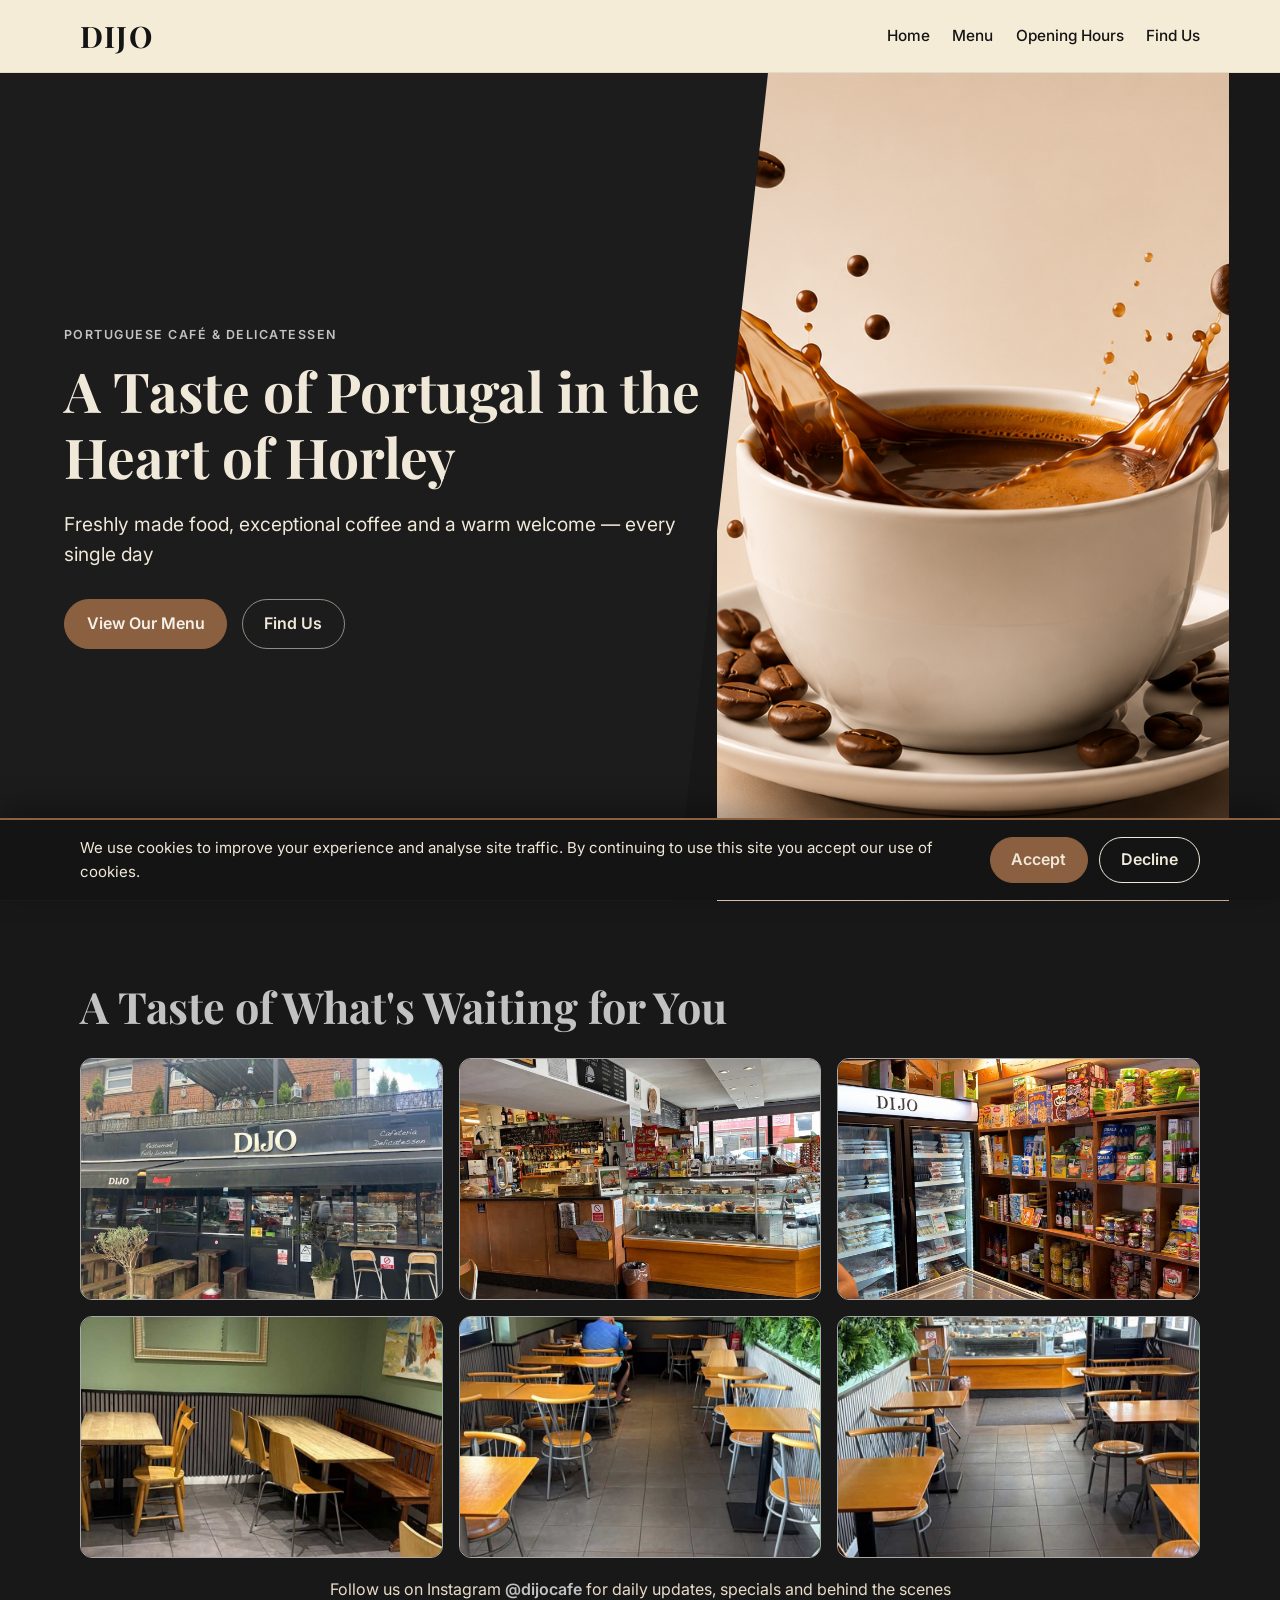
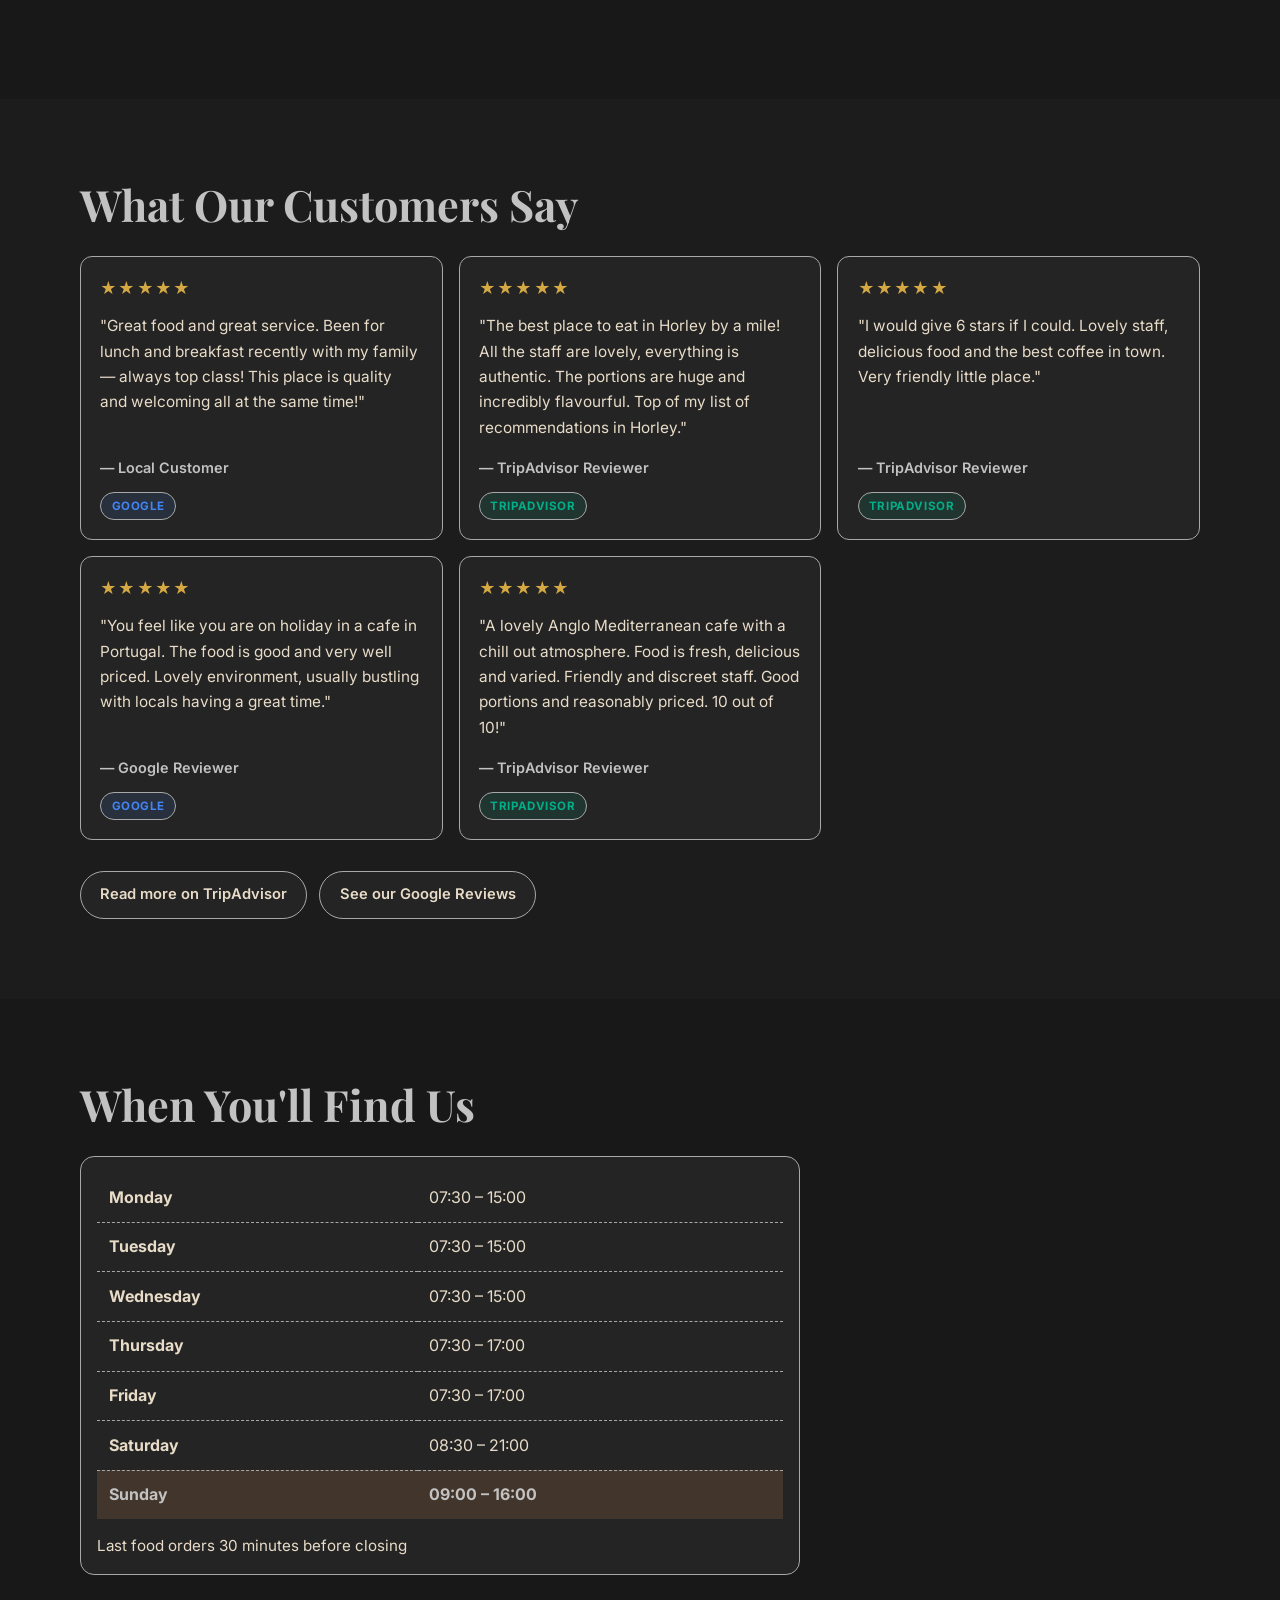
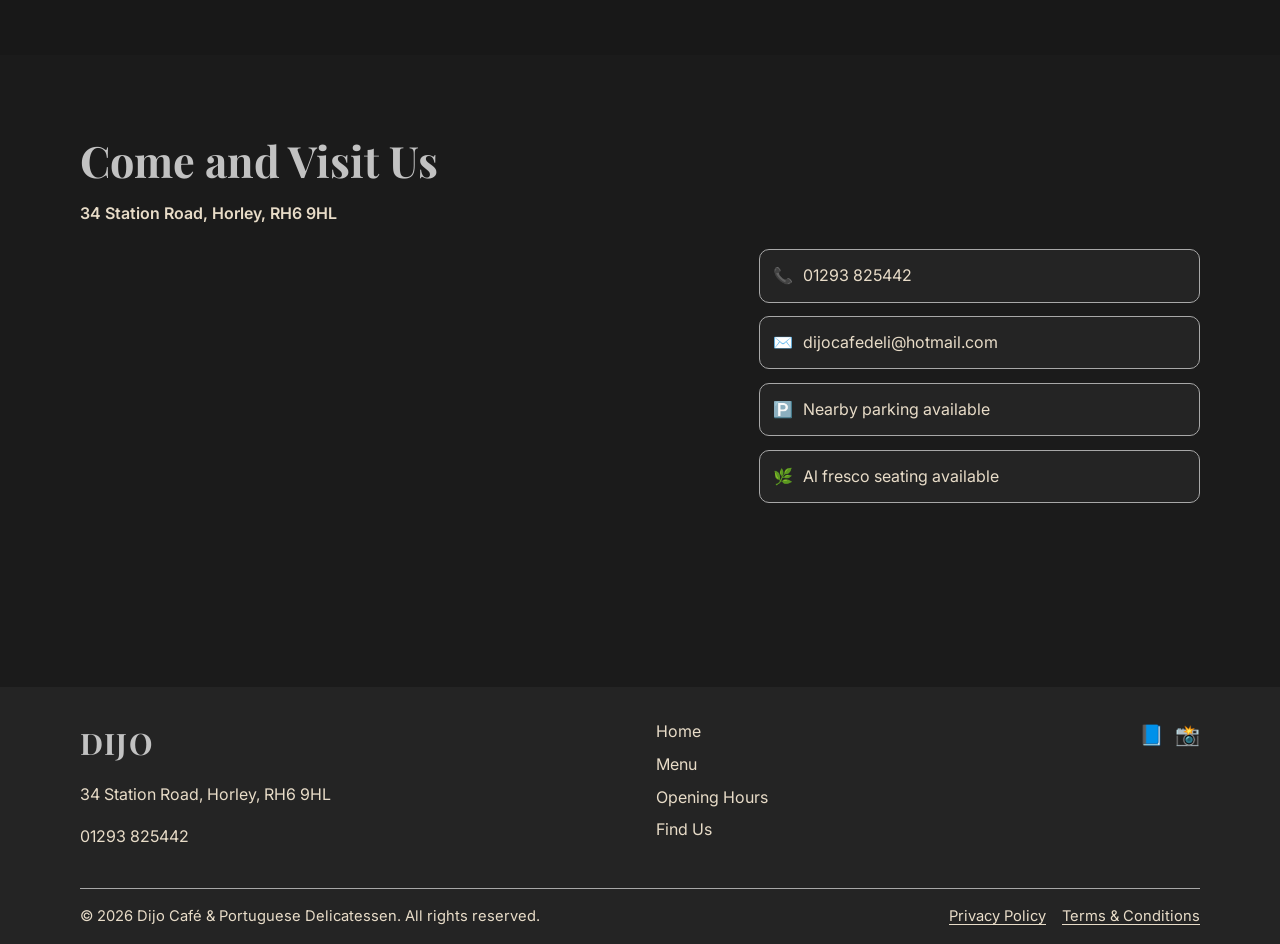
==== commit 87526f27: "Add privacy, terms and 404 pages, cookie consent with GA4, social meta tags, robots.txt and sitemap " ====
--- a/dijo/index.html
+++ b/dijo/index.html
@@ -1,13 +1,44 @@
 <!doctype html>
 <html lang="en">
   <head>
+    <meta property="og:site_name" content="DIJO Café & Delicatessen">
+    <meta property="og:title" content="DIJO | Portuguese Café & Delicatessen | Horley, Surrey">
     <meta charset="UTF-8" />
     <meta name="viewport" content="width=device-width, initial-scale=1.0" />
+    <!-- Google Analytics -->
+    <script>
+      window.dataLayer = window.dataLayer || [];
+      function gtag(){dataLayer.push(arguments);}
+      function loadGoogleAnalytics() {
+        var measurementId = 'G-RVVZZP04G8';
+        if (window.gaLoaded) return;
+        window.gaLoaded = true;
+        var script = document.createElement('script');
+        script.async = true;
+        script.src = 'https://www.googletagmanager.com/gtag/js?id=' + measurementId;
+        document.head.appendChild(script);
+        gtag('js', new Date());
+        gtag('config', measurementId);
+      }
+      if (document.cookie.split('; ').indexOf('dijo_cookie_consent=accepted') !== -1) {
+        loadGoogleAnalytics();
+      }
+    </script>
     <title>DIJO | Portuguese Cafe & Delicatessen</title>
     <meta
       name="description"
       content="DIJO is a warm, family-run Portuguese cafe and delicatessen in Horley, Surrey."
     />
+    <meta property="og:description" content="Authentic Portuguese café and delicatessen in Horley, Surrey. Freshly made food, exceptional coffee and a warm welcome. Open 7 days a week." />
+    <meta property="og:image" content="https://dijocafe.co.uk/images/og-preview.png" />
+    <meta property="og:image:width" content="1200" />
+    <meta property="og:image:height" content="630" />
+    <meta property="og:type" content="website" />
+    <meta property="og:url" content="https://dijocafe.co.uk" />
+    <meta name="twitter:card" content="summary_large_image" />
+    <meta name="twitter:title" content="DIJO Café &amp; Delicatessen | Horley, Surrey" />
+    <meta name="twitter:description" content="Authentic Portuguese café and delicatessen in Horley, Surrey. Freshly made food, exceptional coffee and a warm welcome. Open 7 days a week." />
+    <meta name="twitter:image" content="https://dijocafe.co.uk/images/og-preview.png" />
     <link rel="icon" href="./favicon.svg" type="image/svg+xml" />
     <link rel="preconnect" href="https://fonts.googleapis.com" />
     <link rel="preconnect" href="https://fonts.gstatic.com" crossorigin />
@@ -16,6 +47,22 @@
       rel="stylesheet"
     />
     <link rel="stylesheet" href="./styles.css" />
+    <script type="application/ld+json">
+    {
+    "@context": "https://schema.org",
+    "@type": "Restaurant",
+    "name": "DIJO Café & Delicatessen",
+    "url": "https://dijocafe.co.uk",
+    "address": {
+      "@type": "PostalAddress",
+      "streetAddress": "34 Station Road",
+      "addressLocality": "Horley",
+      "postalCode": "RH6 9HL",
+      "addressCountry": "GB"
+    },
+    "telephone": "01293825442"
+    }
+    </script>
   </head>
   <body>
     <header class="site-header" id="home">
@@ -221,6 +268,10 @@
       </div>
       <div class="footer-bottom container">
         <p>© 2026 Dijo Café &amp; Portuguese Delicatessen. All rights reserved.</p>
+        <ul class="footer-legal">
+          <li><a href="./privacy.html">Privacy Policy</a></li>
+          <li><a href="./terms.html">Terms &amp; Conditions</a></li>
+        </ul>
       </div>
     </footer>
 
--- a/dijo/styles.css
+++ b/dijo/styles.css
@@ -658,34 +658,6 @@
   margin-right: 0.4rem;
 }
 
-.contact-form {
-  max-width: 680px;
-  display: grid;
-  gap: 0.65rem;
-}
-
-.contact-form label {
-  font-weight: 600;
-  color: var(--heading);
-}
-
-.contact-form input,
-.contact-form textarea {
-  width: 100%;
-  border: 1px solid var(--border);
-  border-radius: 8px;
-  padding: 0.72rem;
-  font: inherit;
-  color: var(--text);
-  background: var(--card);
-}
-
-.contact-form input:focus,
-.contact-form textarea:focus {
-  outline: 2px solid rgba(139, 96, 64, 0.45);
-  border-color: var(--primary);
-}
-
 .social-note {
   margin-top: 1rem;
 }
@@ -736,6 +708,165 @@
   margin-top: 1.4rem;
   padding: 1rem 0;
   font-size: 0.92rem;
+  display: flex;
+  flex-wrap: wrap;
+  align-items: center;
+  justify-content: space-between;
+  gap: 0.5rem 1.2rem;
+}
+
+.footer-bottom p {
+  margin: 0;
+}
+
+.footer-legal {
+  list-style: none;
+  margin: 0;
+  padding: 0;
+  display: flex;
+  flex-wrap: wrap;
+  gap: 1rem;
+}
+
+.footer-legal a {
+  text-decoration: underline;
+  text-underline-offset: 0.2em;
+}
+
+.footer-legal a:hover,
+.footer-legal a:focus-visible {
+  color: var(--heading);
+}
+
+.legal-section {
+  background: #1b1b1b;
+  padding-top: 6rem;
+}
+
+.legal-content {
+  max-width: 760px;
+}
+
+.legal-updated {
+  margin-top: -0.8rem;
+  margin-bottom: 2rem;
+  font-size: 0.92rem;
+  font-style: italic;
+}
+
+.legal-content h3 {
+  margin: 2rem 0 0.6rem;
+  font-size: 1.3rem;
+}
+
+.legal-content ul {
+  padding-left: 1.2rem;
+}
+
+.legal-content li {
+  margin-bottom: 0.35rem;
+}
+
+.legal-content a {
+  color: var(--primary);
+  font-weight: 600;
+  text-decoration: underline;
+  text-underline-offset: 0.2em;
+}
+
+.legal-content a:hover,
+.legal-content a:focus-visible {
+  color: var(--heading);
+}
+
+.error-section {
+  background: #141414;
+  min-height: calc(100vh - 4.5rem);
+  min-height: calc(100dvh - 4.5rem);
+  display: flex;
+  align-items: center;
+  text-align: center;
+}
+
+.error-code {
+  margin: 0;
+  font-family: "Playfair Display", serif;
+  font-size: clamp(6rem, 22vw, 11rem);
+  font-weight: 700;
+  line-height: 1;
+  color: #8b6040;
+}
+
+.error-section h1 {
+  color: #f0e8d8;
+  font-size: clamp(1.8rem, 4vw, 2.6rem);
+  margin: 1rem 0 0.8rem;
+}
+
+.error-text {
+  color: #f0e8d8;
+  max-width: 48ch;
+  margin: 0 auto 2rem;
+}
+
+.error-section .hero-actions {
+  justify-content: center;
+}
+
+.cookie-banner {
+  position: fixed;
+  left: 0;
+  right: 0;
+  bottom: 0;
+  z-index: 100;
+  background: #141414;
+  color: #f0e8d8;
+  border-top: 2px solid #8b6040;
+  box-shadow: 0 -10px 30px rgba(0, 0, 0, 0.35);
+  padding: 1rem 0;
+}
+
+.cookie-banner[hidden] {
+  display: none;
+}
+
+.cookie-banner-inner {
+  display: flex;
+  flex-wrap: wrap;
+  align-items: center;
+  justify-content: space-between;
+  gap: 0.9rem 1.5rem;
+}
+
+.cookie-banner p {
+  margin: 0;
+  flex: 1 1 420px;
+  font-size: 0.94rem;
+}
+
+.cookie-actions {
+  display: flex;
+  gap: 0.7rem;
+  flex-wrap: wrap;
+}
+
+.cookie-actions .btn {
+  font: inherit;
+  font-weight: 600;
+  cursor: pointer;
+  padding: 0.6rem 1.3rem;
+}
+
+.cookie-accept {
+  background: #8b6040;
+  border-color: #8b6040;
+  color: #f0e8d8;
+}
+
+.cookie-decline {
+  background: transparent;
+  border-color: #f0e8d8;
+  color: #f0e8d8;
 }
 
 .fade-in-section {
